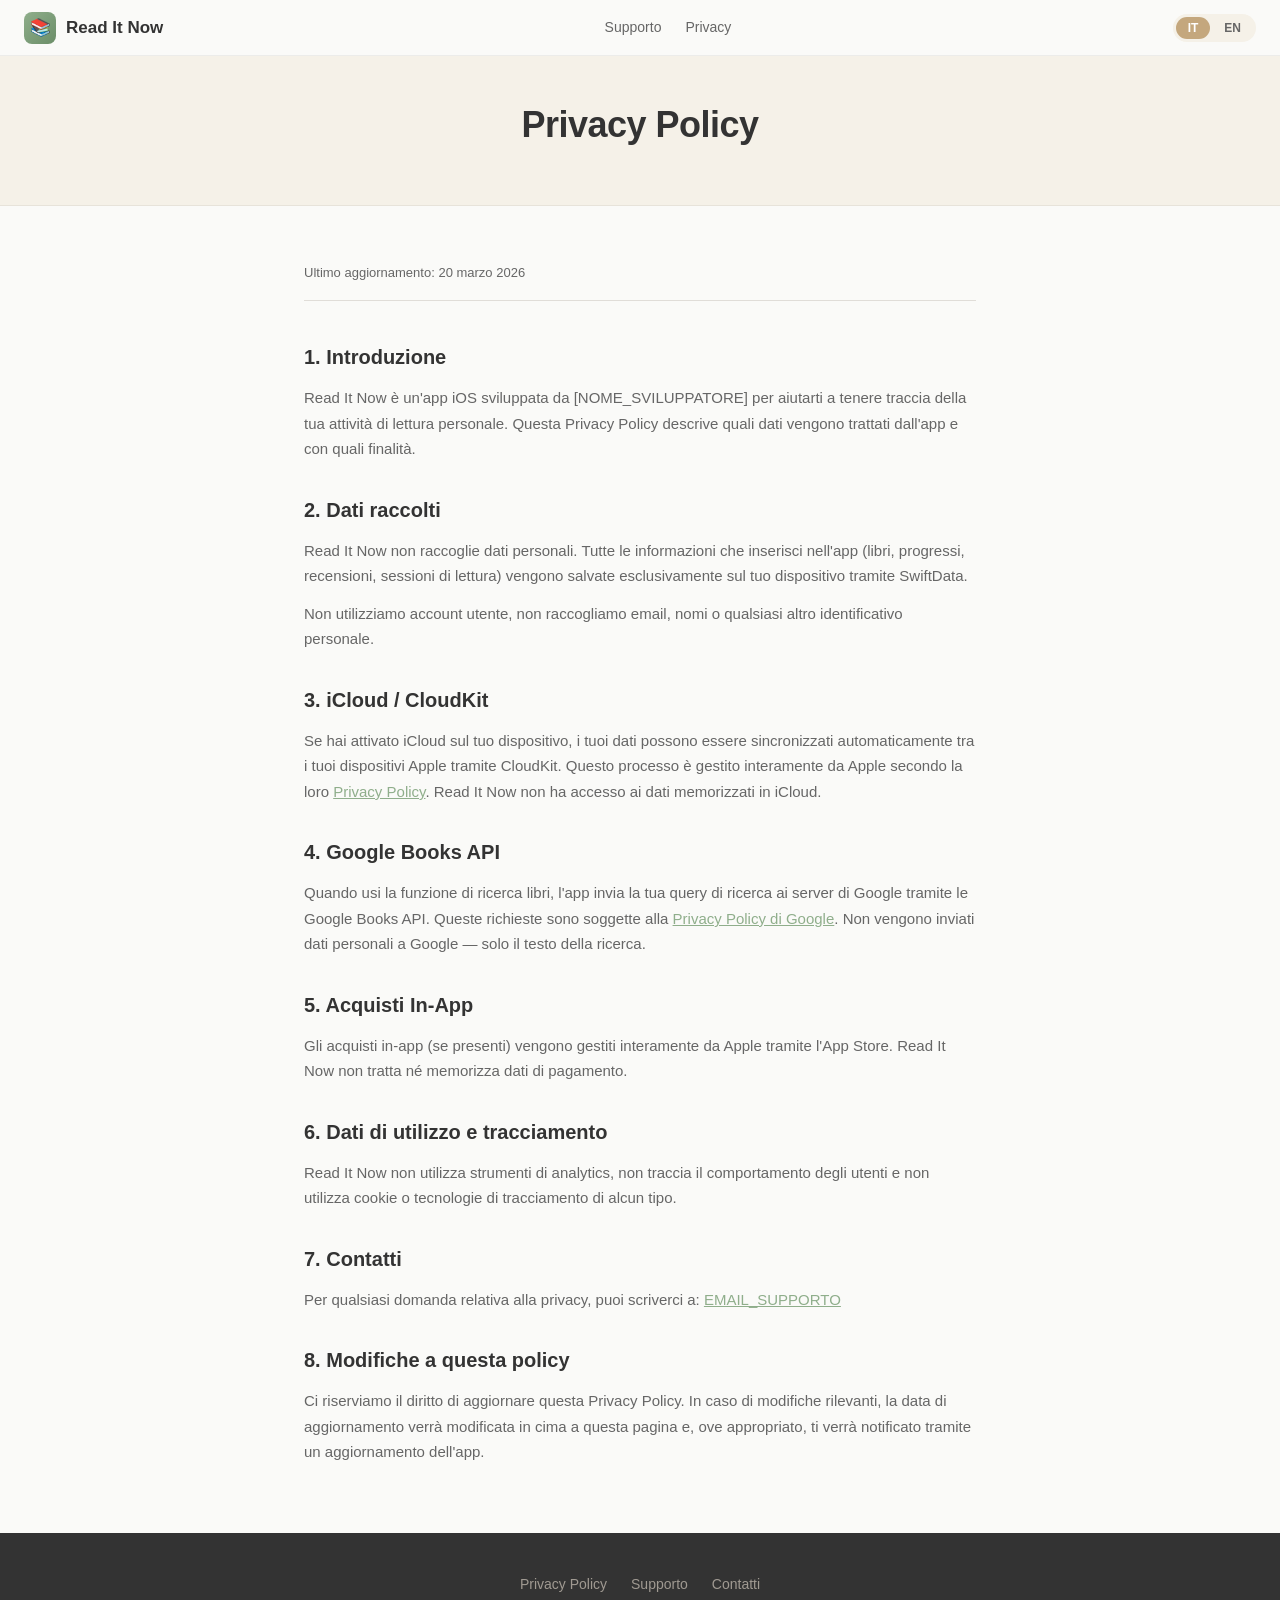
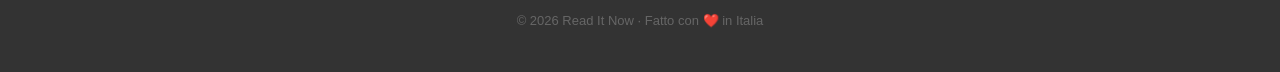
==== privacy.html @ d9ee3c8e "first commit" ====
<!DOCTYPE html>
<html lang="it">
<head>
  <meta charset="UTF-8">
  <meta name="viewport" content="width=device-width, initial-scale=1.0">
  <!-- LAST_UPDATED: 2026-03-20 -->
  <title>Privacy Policy — Read It Now</title>
  <meta name="description" content="Privacy Policy di Read It Now.">
  <link rel="icon" href="favicon.svg" type="image/svg+xml">
  <link rel="stylesheet" href="style.css">
  <script>
    (function(){
      try {
        var l = localStorage.getItem('rin_lang');
        if (l === 'en') document.documentElement.setAttribute('data-lang', 'en');
      } catch(e) {}
    })();
  </script>
</head>
<body>

  <!-- NAV -->
  <nav class="nav">
    <a href="index.html" class="nav-logo">
      <div class="nav-icon">
        <img src="assets/app-icon.png" alt="Read It Now" onerror="this.parentElement.textContent='📚'">
      </div>
      Read It Now
    </a>
    <div class="nav-links">
      <a href="support.html" data-i18n="nav_support">Supporto</a>
      <a href="privacy.html" data-i18n="nav_privacy">Privacy</a>
    </div>
    <div class="lang-toggle">
      <button class="lang-btn active" data-lang="it" onclick="setLang('it')">IT</button>
      <button class="lang-btn" data-lang="en" onclick="setLang('en')">EN</button>
    </div>
  </nav>

  <!-- MINI HERO -->
  <div class="mini-hero">
    <h1 data-i18n="privacy_title">Privacy Policy</h1>
  </div>

  <!-- PRIVACY CONTENT -->
  <div class="privacy-section">

    <!-- ITALIANO -->
    <div class="lang-block" data-lang="it">
      <p class="last-modified"><span data-i18n="privacy_last_modified">Ultimo aggiornamento:</span> 20 marzo 2026</p>

      <h2>1. Introduzione</h2>
      <p>Read It Now è un'app iOS sviluppata da [NOME_SVILUPPATORE] per aiutarti a tenere traccia della tua attività di lettura personale. Questa Privacy Policy descrive quali dati vengono trattati dall'app e con quali finalità.</p>

      <h2>2. Dati raccolti</h2>
      <p>Read It Now non raccoglie dati personali. Tutte le informazioni che inserisci nell'app (libri, progressi, recensioni, sessioni di lettura) vengono salvate esclusivamente sul tuo dispositivo tramite SwiftData.</p>
      <p>Non utilizziamo account utente, non raccogliamo email, nomi o qualsiasi altro identificativo personale.</p>

      <h2>3. iCloud / CloudKit</h2>
      <p>Se hai attivato iCloud sul tuo dispositivo, i tuoi dati possono essere sincronizzati automaticamente tra i tuoi dispositivi Apple tramite CloudKit. Questo processo è gestito interamente da Apple secondo la loro <a href="https://www.apple.com/legal/privacy/it/" target="_blank" rel="noopener">Privacy Policy</a>. Read It Now non ha accesso ai dati memorizzati in iCloud.</p>

      <h2>4. Google Books API</h2>
      <p>Quando usi la funzione di ricerca libri, l'app invia la tua query di ricerca ai server di Google tramite le Google Books API. Queste richieste sono soggette alla <a href="https://policies.google.com/privacy" target="_blank" rel="noopener">Privacy Policy di Google</a>. Non vengono inviati dati personali a Google — solo il testo della ricerca.</p>

      <h2>5. Acquisti In-App</h2>
      <p>Gli acquisti in-app (se presenti) vengono gestiti interamente da Apple tramite l'App Store. Read It Now non tratta né memorizza dati di pagamento.</p>

      <h2>6. Dati di utilizzo e tracciamento</h2>
      <p>Read It Now non utilizza strumenti di analytics, non traccia il comportamento degli utenti e non utilizza cookie o tecnologie di tracciamento di alcun tipo.</p>

      <h2>7. Contatti</h2>
      <p>Per qualsiasi domanda relativa alla privacy, puoi scriverci a: <a href="mailto:EMAIL_SUPPORTO">EMAIL_SUPPORTO</a></p>

      <h2>8. Modifiche a questa policy</h2>
      <p>Ci riserviamo il diritto di aggiornare questa Privacy Policy. In caso di modifiche rilevanti, la data di aggiornamento verrà modificata in cima a questa pagina e, ove appropriato, ti verrà notificato tramite un aggiornamento dell'app.</p>
    </div>

    <!-- ENGLISH -->
    <div class="lang-block" data-lang="en" hidden>
      <p class="last-modified"><span data-i18n="privacy_last_modified">Last updated:</span> March 20, 2026</p>

      <h2>1. Introduction</h2>
      <p>Read It Now is an iOS app developed by [DEVELOPER_NAME] to help you track your personal reading activity. This Privacy Policy describes what data is processed by the app and for what purposes.</p>

      <h2>2. Data Collected</h2>
      <p>Read It Now does not collect personal data. All information you enter in the app (books, progress, reviews, reading sessions) is saved exclusively on your device using SwiftData.</p>
      <p>We do not use user accounts, and we do not collect emails, names, or any other personal identifiers.</p>

      <h2>3. iCloud / CloudKit</h2>
      <p>If you have iCloud enabled on your device, your data may be automatically synced across your Apple devices via CloudKit. This process is managed entirely by Apple under their <a href="https://www.apple.com/legal/privacy/en/" target="_blank" rel="noopener">Privacy Policy</a>. Read It Now has no access to data stored in iCloud.</p>

      <h2>4. Google Books API</h2>
      <p>When you use the book search feature, the app sends your search query to Google's servers via the Google Books API. These requests are subject to <a href="https://policies.google.com/privacy" target="_blank" rel="noopener">Google's Privacy Policy</a>. No personal data is sent to Google — only the search text.</p>

      <h2>5. In-App Purchases</h2>
      <p>In-app purchases (if any) are managed entirely by Apple through the App Store. Read It Now does not process or store any payment data.</p>

      <h2>6. Usage Data and Tracking</h2>
      <p>Read It Now does not use analytics tools, does not track user behavior, and does not use cookies or any tracking technologies.</p>

      <h2>7. Contact</h2>
      <p>For any privacy-related questions, you can reach us at: <a href="mailto:EMAIL_SUPPORTO">EMAIL_SUPPORTO</a></p>

      <h2>8. Changes to This Policy</h2>
      <p>We reserve the right to update this Privacy Policy. In case of significant changes, the update date at the top of this page will be modified and, where appropriate, you will be notified through an app update.</p>
    </div>

  </div>

  <!-- FOOTER -->
  <footer>
    <div class="footer-links">
      <a href="privacy.html" data-i18n="footer_privacy">Privacy Policy</a>
      <a href="support.html" data-i18n="footer_support">Supporto</a>
      <a href="mailto:EMAIL_SUPPORTO" data-i18n="footer_contact">Contatti</a>
    </div>
    <p class="footer-copy" data-i18n="footer_copy">© 2026 Read It Now · Fatto con ❤️ in Italia</p>
  </footer>

  <script src="i18n.js"></script>
</body>
</html>
---- style.css ----
/* ============================================================
   READ IT NOW — WEBSITE STYLES
   Palette and spacing mirrors the iOS app exactly.
   ============================================================ */

/* --- Reset ------------------------------------------------- */
*, *::before, *::after { box-sizing: border-box; margin: 0; padding: 0; }
img { max-width: 100%; display: block; }
a { color: inherit; text-decoration: none; }

/* --- Design Tokens ----------------------------------------- */
:root {
  --color-primary:        #8FAE8B;
  --color-secondary:      #F5F1E8;
  --color-accent:         #C4A77D;
  --color-bg:             #FAFAF8;
  --color-text:           #333333;
  --color-text-secondary: #666666;
  --color-footer-bg:      #333333;
  --color-feature-icon-green: rgba(143, 174, 139, 0.12);
  --color-feature-icon-cream: rgba(196, 167, 125, 0.12);

  --font: -apple-system, BlinkMacSystemFont, 'Segoe UI', sans-serif;

  --radius-sm:  8px;
  --radius-md:  12px;
  --radius-lg:  16px;
  --radius-xl:  36px;

  --shadow-sm:   0 2px 12px rgba(0, 0, 0, 0.06);
  --shadow-hero: 0 20px 60px rgba(143, 174, 139, 0.2);

  --breakpoint: 768px;
}

/* --- Base -------------------------------------------------- */
body {
  font-family: var(--font);
  background: var(--color-bg);
  color: var(--color-text);
  font-size: 16px;
  line-height: 1.6;
}

/* --- Typography -------------------------------------------- */
h1 { font-size: 42px; font-weight: 800; line-height: 1.15; letter-spacing: -0.5px; }
h2 { font-size: 30px; font-weight: 800; }
h3 { font-size: 16px; font-weight: 700; }

/* --- NAV --------------------------------------------------- */
.nav {
  background: rgba(250, 250, 248, 0.92);
  backdrop-filter: blur(12px);
  -webkit-backdrop-filter: blur(12px);
  border-bottom: 1px solid rgba(0, 0, 0, 0.06);
  height: 56px;
  padding: 0 24px;
  display: flex;
  align-items: center;
  justify-content: space-between;
  position: sticky;
  top: 0;
  z-index: 100;
}
.nav-logo {
  display: flex;
  align-items: center;
  gap: 10px;
  font-weight: 700;
  font-size: 17px;
  color: var(--color-text);
}
.nav-icon {
  width: 32px; height: 32px;
  background: linear-gradient(135deg, var(--color-primary), #6B8E68);
  border-radius: var(--radius-sm);
  display: flex;
  align-items: center;
  justify-content: center;
}
.nav-icon img { width: 20px; height: 20px; }
.nav-links {
  display: flex;
  gap: 24px;
}
.nav-links a {
  font-size: 14px;
  color: var(--color-text-secondary);
  transition: color 0.15s;
}
.nav-links a:hover { color: var(--color-primary); }
.lang-toggle {
  display: flex;
  background: var(--color-secondary);
  border-radius: 20px;
  padding: 3px;
  gap: 2px;
}
.lang-btn {
  padding: 4px 12px;
  border-radius: 16px;
  font-size: 12px;
  font-weight: 600;
  cursor: pointer;
  border: none;
  background: transparent;
  color: var(--color-text-secondary);
  font-family: var(--font);
}
.lang-btn.active {
  background: var(--color-accent);
  color: white;
}

/* --- FOOTER ------------------------------------------------ */
footer {
  background: var(--color-footer-bg);
  color: #E8E4DF;
  padding: 40px 24px;
  text-align: center;
}
.footer-links {
  display: flex;
  gap: 24px;
  justify-content: center;
  flex-wrap: wrap;
  margin-bottom: 16px;
}
.footer-links a { color: #A09A92; font-size: 14px; }
.footer-links a:hover { color: var(--color-primary); }
.footer-copy { font-size: 13px; color: #666; }

/* --- SECTION COMMON --------------------------------------- */
.section-label {
  text-align: center;
  font-size: 12px;
  font-weight: 700;
  letter-spacing: 1.5px;
  color: var(--color-accent);
  text-transform: uppercase;
  margin-bottom: 12px;
}
.section-title {
  text-align: center;
  margin-bottom: 8px;
}
.section-sub {
  text-align: center;
  font-size: 16px;
  color: var(--color-text-secondary);
  margin-bottom: 48px;
}
.container { max-width: 960px; margin: 0 auto; padding: 0 24px; }

/* --- HERO -------------------------------------------------- */
.hero {
  max-width: 960px;
  margin: 0 auto;
  padding: 72px 24px 56px;
  display: grid;
  grid-template-columns: 1fr 1fr;
  gap: 48px;
  align-items: center;
}
.hero-badge {
  display: inline-flex;
  align-items: center;
  gap: 6px;
  background: var(--color-secondary);
  border: 1px solid var(--color-accent);
  border-radius: 20px;
  padding: 4px 12px;
  font-size: 12px;
  color: var(--color-accent);
  font-weight: 600;
  margin-bottom: 20px;
}
.hero-title {
  margin-bottom: 16px;
}
.hero-title span { color: var(--color-primary); }
.hero-sub {
  font-size: 17px;
  color: var(--color-text-secondary);
  margin-bottom: 32px;
}
.appstore-btn {
  display: inline-flex;
  align-items: center;
  gap: 10px;
  background: #000;
  color: #fff;
  border-radius: var(--radius-md);
  padding: 10px 20px;
  width: fit-content;
}
.appstore-btn .as-icon { font-size: 22px; line-height: 1; }
.appstore-btn .as-text { line-height: 1.2; }
.appstore-btn .as-text small { display: block; font-size: 10px; opacity: 0.7; }
.appstore-btn .as-text strong { font-size: 16px; font-weight: 700; }
.hero-phone {
  background: var(--color-secondary);
  border: 3px solid var(--color-accent);
  border-radius: var(--radius-xl);
  height: 380px;
  display: flex;
  align-items: center;
  justify-content: center;
  box-shadow: var(--shadow-hero);
  position: relative;
  overflow: hidden;
}
.hero-phone::before {
  content: '';
  position: absolute;
  top: 14px;
  width: 60px; height: 6px;
  background: var(--color-accent);
  border-radius: 3px;
  opacity: 0.4;
}
.hero-phone img { width: 80%; height: 90%; object-fit: cover; border-radius: 20px; }
.hero-phone-placeholder {
  text-align: center;
  color: var(--color-accent);
  opacity: 0.6;
}
.hero-phone-placeholder .ph-icon { font-size: 48px; margin-bottom: 8px; }
.hero-phone-placeholder p { font-size: 13px; font-weight: 600; }

/* --- FEATURES --------------------------------------------- */
.features { background: var(--color-secondary); padding: 64px 24px; }
.features-grid {
  display: grid;
  grid-template-columns: 1fr 1fr;
  gap: 16px;
}
.feature-card {
  background: white;
  border-radius: var(--radius-lg);
  padding: 24px;
  box-shadow: var(--shadow-sm);
}
.feature-icon {
  width: 44px; height: 44px;
  border-radius: var(--radius-md);
  display: flex;
  align-items: center;
  justify-content: center;
  font-size: 22px;
  margin-bottom: 16px;
}
.feature-card p { font-size: 14px; color: var(--color-text-secondary); margin-top: 6px; }

/* --- SCREENSHOTS ------------------------------------------ */
.screenshots { padding: 64px 0; }
.screenshots .container { margin-bottom: 32px; }
.screenshots-strip {
  display: flex;
  gap: 16px;
  overflow-x: auto;
  padding: 0 24px 12px;
  scroll-snap-type: x mandatory;
  -webkit-overflow-scrolling: touch;
  scrollbar-width: none;
}
.screenshots-strip::-webkit-scrollbar { display: none; }
.screen-item {
  flex: 0 0 160px;
  height: 280px;
  background: var(--color-secondary);
  border: 2px solid #e0ddd8;
  border-radius: 20px;
  display: flex;
  align-items: center;
  justify-content: center;
  color: var(--color-accent);
  font-size: 12px;
  font-weight: 600;
  text-align: center;
  padding: 12px;
  scroll-snap-align: start;
  overflow: hidden;
}
.screen-item img { width: 100%; height: 100%; object-fit: cover; border-radius: 18px; }

/* --- MINI HERO (support, privacy) ------------------------- */
.mini-hero {
  background: var(--color-secondary);
  padding: 48px 24px;
  text-align: center;
  border-bottom: 1px solid rgba(0,0,0,0.06);
}
.mini-hero h1 { font-size: 36px; margin-bottom: 12px; }
.mini-hero p { font-size: 17px; color: var(--color-text-secondary); }

/* --- FAQ -------------------------------------------------- */
.faq-section { padding: 56px 24px; }
.faq-list { max-width: 720px; margin: 0 auto; display: flex; flex-direction: column; gap: 12px; }
details {
  background: white;
  border-radius: var(--radius-md);
  box-shadow: var(--shadow-sm);
  overflow: hidden;
}
summary {
  padding: 20px 24px;
  font-weight: 600;
  font-size: 15px;
  cursor: pointer;
  list-style: none;
  display: flex;
  justify-content: space-between;
  align-items: center;
}
summary::-webkit-details-marker { display: none; }
summary::after {
  content: '+';
  font-size: 20px;
  color: var(--color-accent);
  font-weight: 300;
  flex-shrink: 0;
}
details[open] summary::after { content: '−'; }
.faq-answer { padding: 0 24px 20px; font-size: 14px; color: var(--color-text-secondary); line-height: 1.7; }

/* --- CONTACT ---------------------------------------------- */
.contact-section {
  background: var(--color-secondary);
  padding: 56px 24px;
  text-align: center;
}
.contact-section h2 { margin-bottom: 12px; }
.contact-section p { color: var(--color-text-secondary); margin-bottom: 28px; }
.contact-btn {
  display: inline-flex;
  align-items: center;
  gap: 8px;
  background: var(--color-primary);
  color: white;
  padding: 12px 28px;
  border-radius: var(--radius-md);
  font-weight: 600;
  font-size: 15px;
}
.contact-btn:hover { background: #6B8E68; }
.contact-note { margin-top: 16px; font-size: 13px; color: var(--color-text-secondary); }

/* --- PRIVACY ---------------------------------------------- */
.privacy-section { padding: 56px 24px; max-width: 720px; margin: 0 auto; }
.privacy-section .last-modified {
  font-size: 13px;
  color: var(--color-text-secondary);
  margin-bottom: 40px;
  padding-bottom: 16px;
  border-bottom: 1px solid #e0ddd8;
}
.privacy-section h2 { font-size: 20px; font-weight: 700; margin: 32px 0 12px; }
.privacy-section p { font-size: 15px; color: var(--color-text-secondary); margin-bottom: 12px; line-height: 1.7; }
.privacy-section a { color: var(--color-primary); text-decoration: underline; }

/* --- LANG BLOCKS ------------------------------------------ */
.lang-block[hidden] { display: none; }

/* --- RESPONSIVE ------------------------------------------- */
@media (max-width: 768px) {
  h1 { font-size: 32px; }
  h2 { font-size: 24px; }

  .nav-links { display: none; }

  .hero {
    grid-template-columns: 1fr;
    padding: 48px 24px 40px;
    gap: 32px;
  }
  .hero-phone { height: 260px; }

  .features-grid { grid-template-columns: 1fr; }

  .mini-hero h1 { font-size: 28px; }
}

/* --- FOUC PREVENTION -------------------------------------- */
[data-lang="en"] .lang-block[data-lang="it"] { display: none; }
[data-lang="en"] .lang-block[data-lang="en"] { display: block !important; }
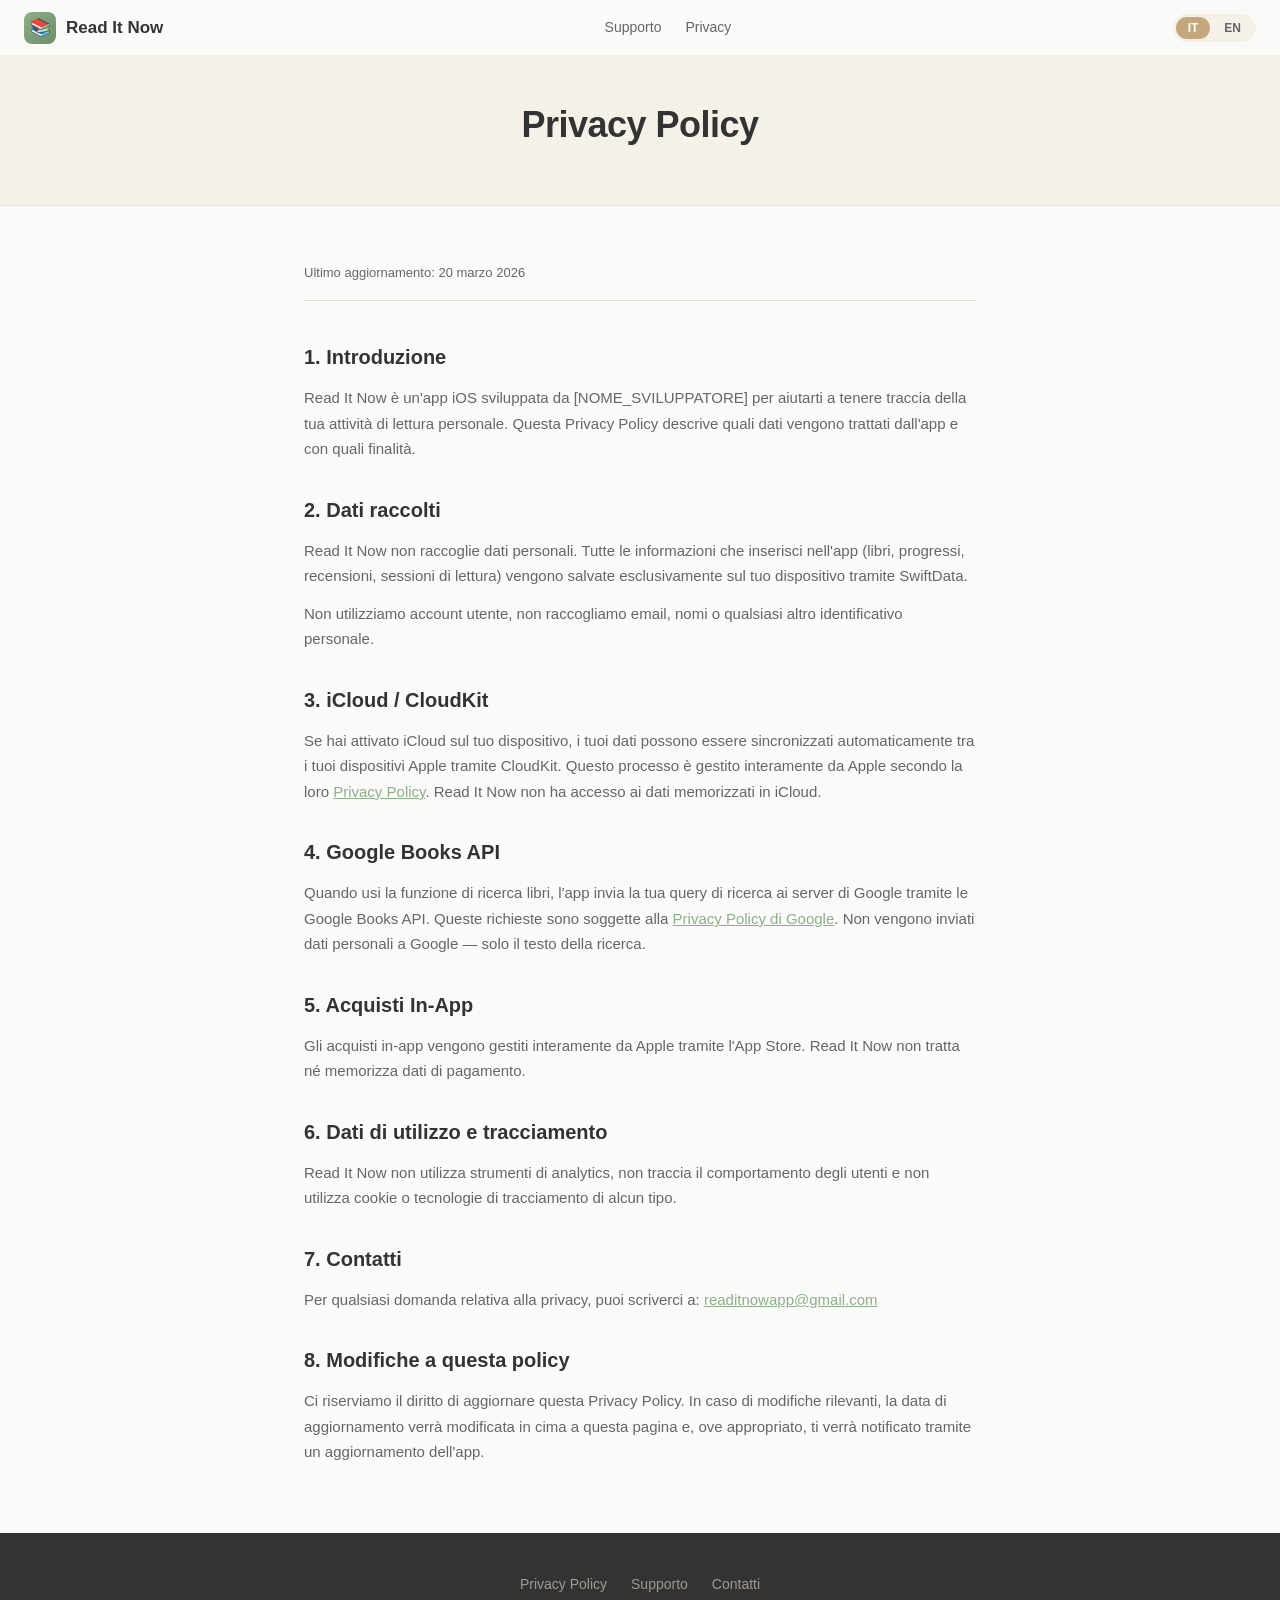
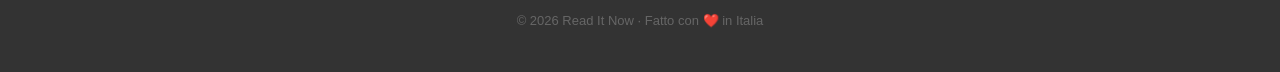
==== commit a886f4a1: "Fix screenshot alignment and update support email and privacy policy - Center screenshots strip with" ====
--- a/privacy.html
+++ b/privacy.html
@@ -63,13 +63,13 @@
       <p>Quando usi la funzione di ricerca libri, l'app invia la tua query di ricerca ai server di Google tramite le Google Books API. Queste richieste sono soggette alla <a href="https://policies.google.com/privacy" target="_blank" rel="noopener">Privacy Policy di Google</a>. Non vengono inviati dati personali a Google — solo il testo della ricerca.</p>
 
       <h2>5. Acquisti In-App</h2>
-      <p>Gli acquisti in-app (se presenti) vengono gestiti interamente da Apple tramite l'App Store. Read It Now non tratta né memorizza dati di pagamento.</p>
+      <p>Gli acquisti in-app vengono gestiti interamente da Apple tramite l'App Store. Read It Now non tratta né memorizza dati di pagamento.</p>
 
       <h2>6. Dati di utilizzo e tracciamento</h2>
       <p>Read It Now non utilizza strumenti di analytics, non traccia il comportamento degli utenti e non utilizza cookie o tecnologie di tracciamento di alcun tipo.</p>
 
       <h2>7. Contatti</h2>
-      <p>Per qualsiasi domanda relativa alla privacy, puoi scriverci a: <a href="mailto:EMAIL_SUPPORTO">EMAIL_SUPPORTO</a></p>
+      <p>Per qualsiasi domanda relativa alla privacy, puoi scriverci a: <a href="mailto:readitnowapp@gmail.com">readitnowapp@gmail.com</a></p>
 
       <h2>8. Modifiche a questa policy</h2>
       <p>Ci riserviamo il diritto di aggiornare questa Privacy Policy. In caso di modifiche rilevanti, la data di aggiornamento verrà modificata in cima a questa pagina e, ove appropriato, ti verrà notificato tramite un aggiornamento dell'app.</p>
@@ -93,13 +93,13 @@
       <p>When you use the book search feature, the app sends your search query to Google's servers via the Google Books API. These requests are subject to <a href="https://policies.google.com/privacy" target="_blank" rel="noopener">Google's Privacy Policy</a>. No personal data is sent to Google — only the search text.</p>
 
       <h2>5. In-App Purchases</h2>
-      <p>In-app purchases (if any) are managed entirely by Apple through the App Store. Read It Now does not process or store any payment data.</p>
+      <p>In-app purchases are managed entirely by Apple through the App Store. Read It Now does not process or store any payment data.</p>
 
       <h2>6. Usage Data and Tracking</h2>
       <p>Read It Now does not use analytics tools, does not track user behavior, and does not use cookies or any tracking technologies.</p>
 
       <h2>7. Contact</h2>
-      <p>For any privacy-related questions, you can reach us at: <a href="mailto:EMAIL_SUPPORTO">EMAIL_SUPPORTO</a></p>
+      <p>For any privacy-related questions, you can reach us at: <a href="mailto:readitnowapp@gmail.com">readitnowapp@gmail.com</a></p>
 
       <h2>8. Changes to This Policy</h2>
       <p>We reserve the right to update this Privacy Policy. In case of significant changes, the update date at the top of this page will be modified and, where appropriate, you will be notified through an app update.</p>
@@ -112,7 +112,7 @@
     <div class="footer-links">
       <a href="privacy.html" data-i18n="footer_privacy">Privacy Policy</a>
       <a href="support.html" data-i18n="footer_support">Supporto</a>
-      <a href="mailto:EMAIL_SUPPORTO" data-i18n="footer_contact">Contatti</a>
+      <a href="mailto:readitnowapp@gmail.com" data-i18n="footer_contact">Contatti</a>
     </div>
     <p class="footer-copy" data-i18n="footer_copy">© 2026 Read It Now · Fatto con ❤️ in Italia</p>
   </footer>
--- a/style.css
+++ b/style.css
@@ -263,6 +263,7 @@
   scroll-snap-type: x mandatory;
   -webkit-overflow-scrolling: touch;
   scrollbar-width: none;
+  justify-content: center;
 }
 .screenshots-strip::-webkit-scrollbar { display: none; }
 .screen-item {
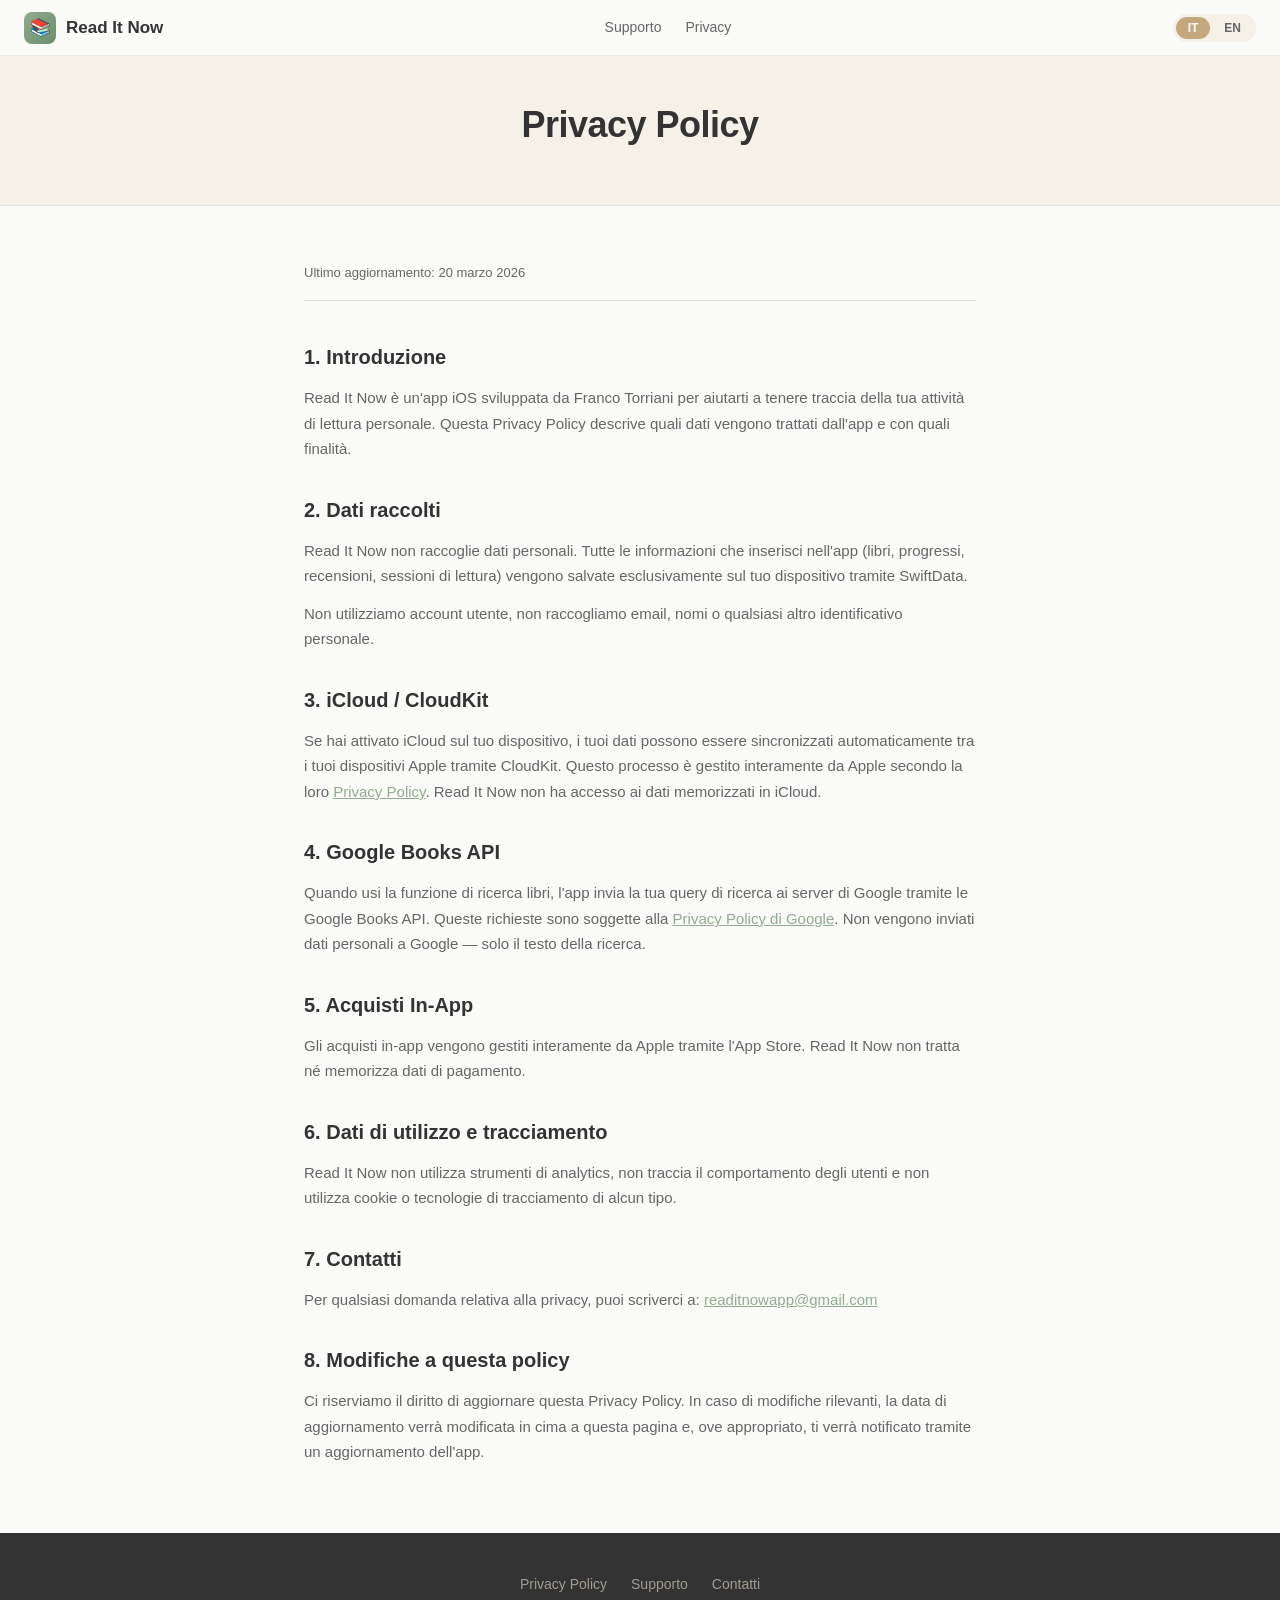
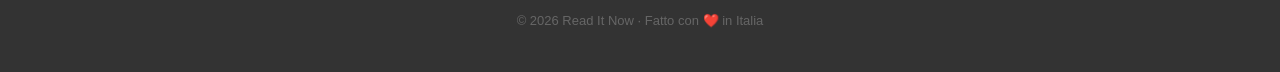
==== commit 8df00214: "Add developer name to privacy policy Co-Authored-By: Claude Sonnet 4.6 <noreply@anthropic.com>" ====
--- a/privacy.html
+++ b/privacy.html
@@ -50,7 +50,7 @@
       <p class="last-modified"><span data-i18n="privacy_last_modified">Ultimo aggiornamento:</span> 20 marzo 2026</p>
 
       <h2>1. Introduzione</h2>
-      <p>Read It Now è un'app iOS sviluppata da [NOME_SVILUPPATORE] per aiutarti a tenere traccia della tua attività di lettura personale. Questa Privacy Policy descrive quali dati vengono trattati dall'app e con quali finalità.</p>
+      <p>Read It Now è un'app iOS sviluppata da Franco Torriani per aiutarti a tenere traccia della tua attività di lettura personale. Questa Privacy Policy descrive quali dati vengono trattati dall'app e con quali finalità.</p>
 
       <h2>2. Dati raccolti</h2>
       <p>Read It Now non raccoglie dati personali. Tutte le informazioni che inserisci nell'app (libri, progressi, recensioni, sessioni di lettura) vengono salvate esclusivamente sul tuo dispositivo tramite SwiftData.</p>
@@ -80,7 +80,7 @@
       <p class="last-modified"><span data-i18n="privacy_last_modified">Last updated:</span> March 20, 2026</p>
 
       <h2>1. Introduction</h2>
-      <p>Read It Now is an iOS app developed by [DEVELOPER_NAME] to help you track your personal reading activity. This Privacy Policy describes what data is processed by the app and for what purposes.</p>
+      <p>Read It Now is an iOS app developed by Franco Torriani to help you track your personal reading activity. This Privacy Policy describes what data is processed by the app and for what purposes.</p>
 
       <h2>2. Data Collected</h2>
       <p>Read It Now does not collect personal data. All information you enter in the app (books, progress, reviews, reading sessions) is saved exclusively on your device using SwiftData.</p>
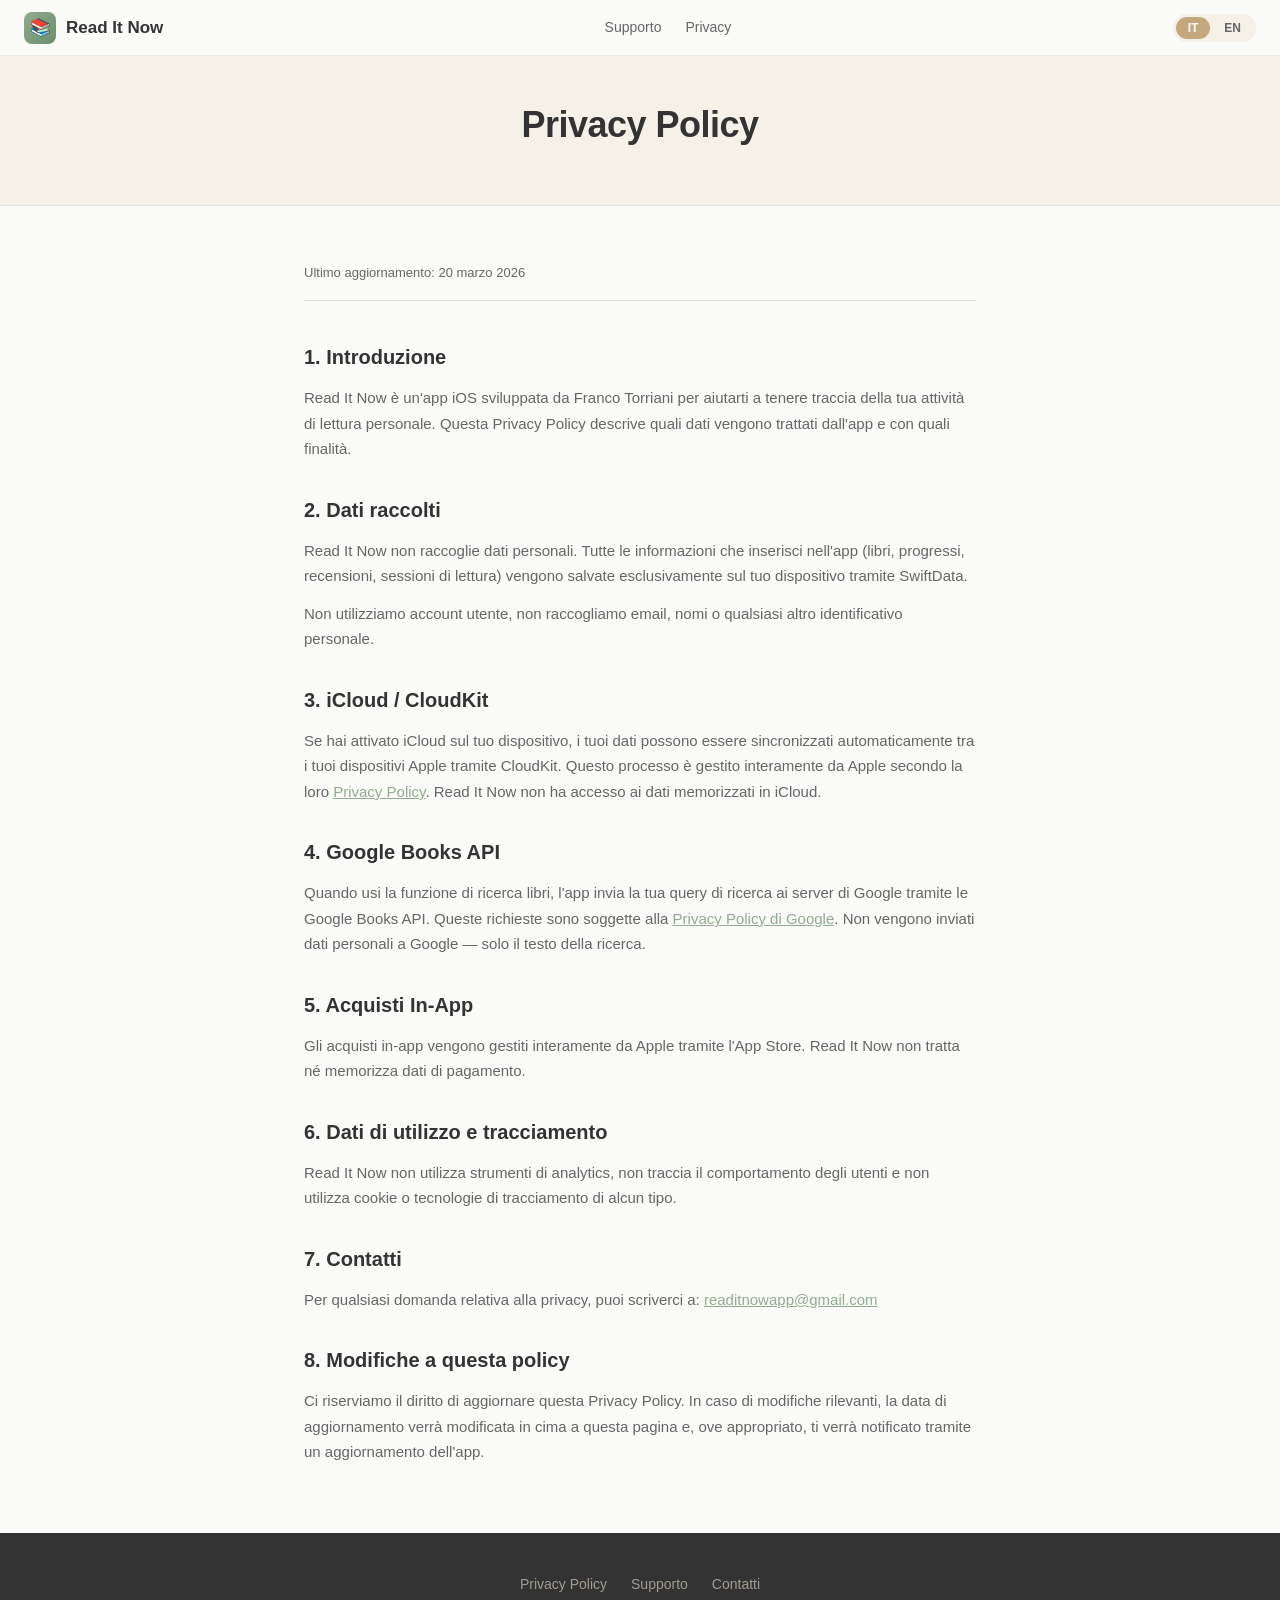
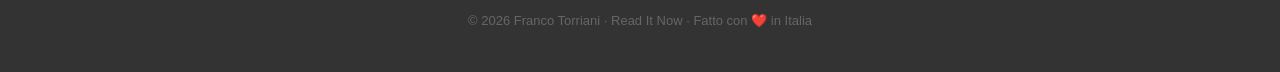
==== commit 4db04b60: "Add Franco Torriani copyright to footer Co-Authored-By: Claude Sonnet 4.6 <noreply@anthropic.com>" ====
--- a/privacy.html
+++ b/privacy.html
@@ -114,7 +114,7 @@
       <a href="support.html" data-i18n="footer_support">Supporto</a>
       <a href="mailto:readitnowapp@gmail.com" data-i18n="footer_contact">Contatti</a>
     </div>
-    <p class="footer-copy" data-i18n="footer_copy">© 2026 Read It Now · Fatto con ❤️ in Italia</p>
+    <p class="footer-copy" data-i18n="footer_copy">© 2026 Franco Torriani · Read It Now · Fatto con ❤️ in Italia</p>
   </footer>
 
   <script src="i18n.js"></script>
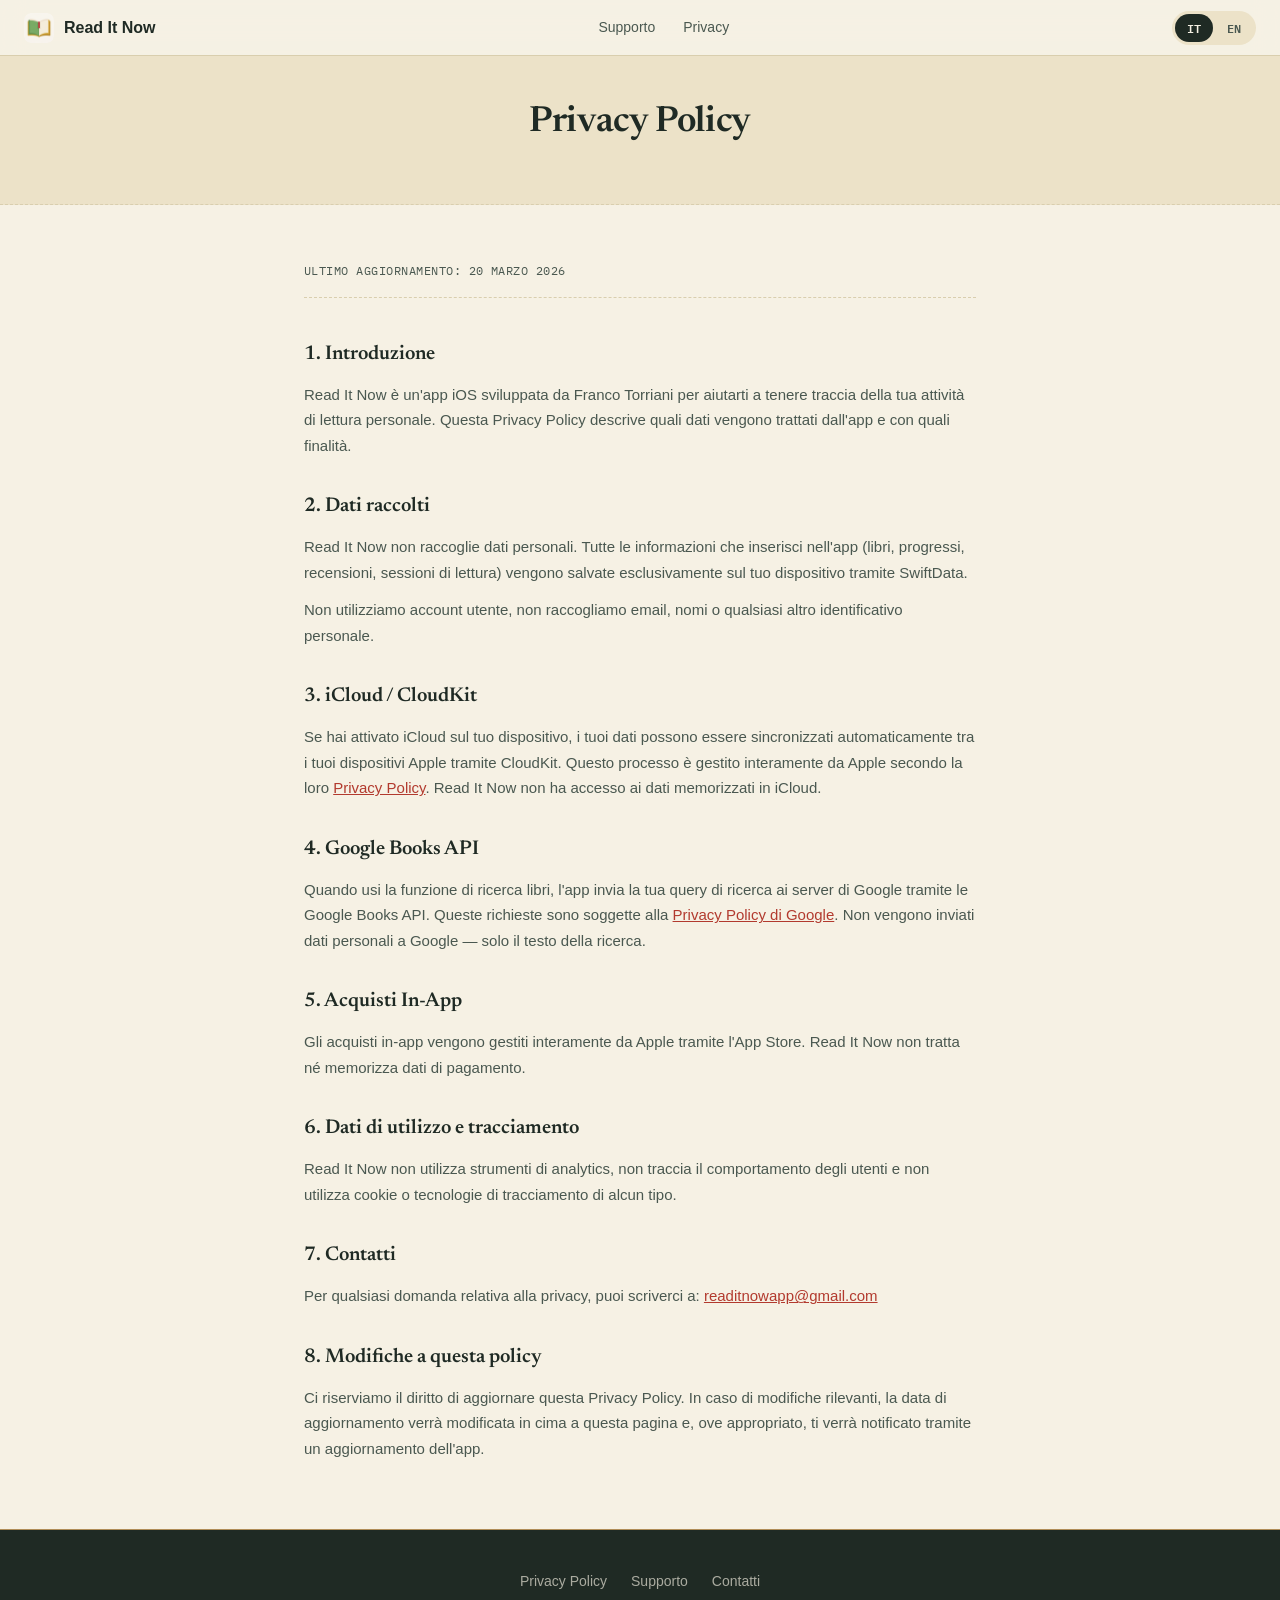
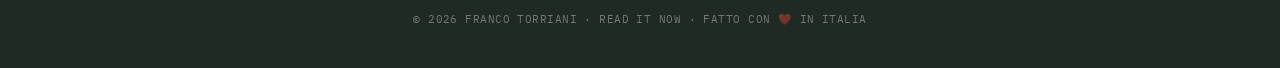
==== commit 22219f69: "Redesign site around a library-catalog visual identity Replaces the generic SaaS look (sage green, r" ====
--- a/privacy.html
+++ b/privacy.html
@@ -7,6 +7,9 @@
   <title>Privacy Policy — Read It Now</title>
   <meta name="description" content="Privacy Policy di Read It Now.">
   <link rel="icon" href="favicon.svg" type="image/svg+xml">
+  <link rel="preconnect" href="https://fonts.googleapis.com">
+  <link rel="preconnect" href="https://fonts.gstatic.com" crossorigin>
+  <link href="https://fonts.googleapis.com/css2?family=Newsreader:ital,wght@0,500;0,600;0,700;1,500;1,600&family=IBM+Plex+Mono:wght@400;600;700&display=swap" rel="stylesheet">
   <link rel="stylesheet" href="style.css">
   <script>
     (function(){
--- a/style.css
+++ b/style.css
@@ -1,6 +1,9 @@
 /* ============================================================
    READ IT NOW — WEBSITE STYLES
-   Palette and spacing mirrors the iOS app exactly.
+   Direction: "Library catalog" — the site borrows its structure
+   from card catalogs, due-date stamps and Dewey classification.
+   Paper and serif are the subject's own material (books), not
+   decoration; mono numbers carry real meaning throughout.
    ============================================================ */
 
 /* --- Reset ------------------------------------------------- */
@@ -10,49 +13,50 @@
 
 /* --- Design Tokens ----------------------------------------- */
 :root {
-  --color-primary:        #8FAE8B;
-  --color-secondary:      #F5F1E8;
-  --color-accent:         #C4A77D;
-  --color-bg:             #FAFAF8;
-  --color-text:           #333333;
-  --color-text-secondary: #666666;
-  --color-footer-bg:      #333333;
-  --color-feature-icon-green: rgba(143, 174, 139, 0.12);
-  --color-feature-icon-cream: rgba(196, 167, 125, 0.12);
-
-  --font: -apple-system, BlinkMacSystemFont, 'Segoe UI', sans-serif;
-
-  --radius-sm:  8px;
-  --radius-md:  12px;
-  --radius-lg:  16px;
-  --radius-xl:  36px;
-
-  --shadow-sm:   0 2px 12px rgba(0, 0, 0, 0.06);
-  --shadow-hero: 0 20px 60px rgba(143, 174, 139, 0.2);
+  --paper:       #F6F1E4;
+  --paper-deep:  #ECE2C8;
+  --ink:         #1F2A24;
+  --ink-soft:    #4A5850;
+  --stamp:       #B23A2E;
+  --stamp-dark:  #8F2C22;
+  --shelf:       #4B6355;
+  --gold:        #B08D57;
+  --line:        #D9CEAE;
+  --line-on-ink: rgba(246, 241, 228, 0.18);
+
+  --font-display: 'Newsreader', Georgia, 'Times New Roman', serif;
+  --font-body:    -apple-system, BlinkMacSystemFont, 'Segoe UI', sans-serif;
+  --font-mono:    'IBM Plex Mono', ui-monospace, 'SFMono-Regular', Menlo, monospace;
+
+  --radius-card: 3px;
+  --radius-pill: 40px;
+
+  --shadow-card: 2px 2px 0 rgba(31, 42, 36, 0.05), 0 10px 24px rgba(31, 42, 36, 0.05);
 
   --breakpoint: 768px;
 }
 
 /* --- Base -------------------------------------------------- */
 body {
-  font-family: var(--font);
-  background: var(--color-bg);
-  color: var(--color-text);
+  font-family: var(--font-body);
+  background: var(--paper);
+  color: var(--ink-soft);
   font-size: 16px;
   line-height: 1.6;
 }
 
 /* --- Typography -------------------------------------------- */
-h1 { font-size: 42px; font-weight: 800; line-height: 1.15; letter-spacing: -0.5px; }
-h2 { font-size: 30px; font-weight: 800; }
-h3 { font-size: 16px; font-weight: 700; }
+h1, h2, h3 { font-family: var(--font-display); color: var(--ink); }
+h1 { font-size: 42px; font-weight: 600; line-height: 1.1; letter-spacing: -0.01em; }
+h2 { font-size: 32px; font-weight: 600; }
+h3 { font-size: 18px; font-weight: 600; }
 
 /* --- NAV --------------------------------------------------- */
 .nav {
-  background: rgba(250, 250, 248, 0.92);
+  background: rgba(246, 241, 228, 0.9);
   backdrop-filter: blur(12px);
   -webkit-backdrop-filter: blur(12px);
-  border-bottom: 1px solid rgba(0, 0, 0, 0.06);
+  border-bottom: 1px solid var(--line);
   height: 56px;
   padding: 0 24px;
   display: flex;
@@ -66,79 +70,88 @@
   display: flex;
   align-items: center;
   gap: 10px;
+  font-family: var(--font-body);
   font-weight: 700;
-  font-size: 17px;
-  color: var(--color-text);
+  font-size: 16px;
+  color: var(--ink);
 }
 .nav-icon {
-  width: 32px; height: 32px;
-  background: linear-gradient(135deg, var(--color-primary), #6B8E68);
-  border-radius: var(--radius-sm);
-  display: flex;
-  align-items: center;
-  justify-content: center;
-}
-.nav-icon img { width: 20px; height: 20px; }
+  width: 30px; height: 30px;
+  border-radius: 7px;
+  display: flex;
+  align-items: center;
+  justify-content: center;
+  overflow: hidden;
+}
+.nav-icon img { width: 30px; height: 30px; border-radius: 7px; }
 .nav-links {
   display: flex;
-  gap: 24px;
+  gap: 28px;
 }
 .nav-links a {
   font-size: 14px;
-  color: var(--color-text-secondary);
+  color: var(--ink-soft);
   transition: color 0.15s;
 }
-.nav-links a:hover { color: var(--color-primary); }
+.nav-links a:hover { color: var(--stamp); }
 .lang-toggle {
   display: flex;
-  background: var(--color-secondary);
-  border-radius: 20px;
+  background: var(--paper-deep);
+  border-radius: var(--radius-pill);
   padding: 3px;
   gap: 2px;
 }
 .lang-btn {
   padding: 4px 12px;
-  border-radius: 16px;
+  border-radius: var(--radius-pill);
   font-size: 12px;
   font-weight: 600;
   cursor: pointer;
   border: none;
   background: transparent;
-  color: var(--color-text-secondary);
-  font-family: var(--font);
+  color: var(--ink-soft);
+  font-family: var(--font-mono);
 }
 .lang-btn.active {
-  background: var(--color-accent);
-  color: white;
+  background: var(--ink);
+  color: var(--paper);
 }
 
 /* --- FOOTER ------------------------------------------------ */
 footer {
-  background: var(--color-footer-bg);
-  color: #E8E4DF;
+  background: var(--ink);
+  color: var(--paper);
   padding: 40px 24px;
   text-align: center;
+  border-top: 1px solid var(--gold);
 }
 .footer-links {
   display: flex;
   gap: 24px;
   justify-content: center;
   flex-wrap: wrap;
-  margin-bottom: 16px;
-}
-.footer-links a { color: #A09A92; font-size: 14px; }
-.footer-links a:hover { color: var(--color-primary); }
-.footer-copy { font-size: 13px; color: #666; }
+  margin-bottom: 18px;
+}
+.footer-links a { color: rgba(246, 241, 228, 0.65); font-size: 14px; }
+.footer-links a:hover { color: var(--gold); }
+.footer-copy {
+  font-family: var(--font-mono);
+  font-size: 11px;
+  letter-spacing: 0.04em;
+  text-transform: uppercase;
+  color: rgba(246, 241, 228, 0.4);
+}
 
 /* --- SECTION COMMON --------------------------------------- */
 .section-label {
   text-align: center;
-  font-size: 12px;
-  font-weight: 700;
-  letter-spacing: 1.5px;
-  color: var(--color-accent);
-  text-transform: uppercase;
-  margin-bottom: 12px;
+  font-family: var(--font-mono);
+  font-size: 12px;
+  font-weight: 600;
+  letter-spacing: 0.14em;
+  color: var(--stamp);
+  text-transform: uppercase;
+  margin-bottom: 14px;
 }
 .section-title {
   text-align: center;
@@ -147,218 +160,326 @@
 .section-sub {
   text-align: center;
   font-size: 16px;
-  color: var(--color-text-secondary);
+  color: var(--ink-soft);
   margin-bottom: 48px;
 }
 .container { max-width: 960px; margin: 0 auto; padding: 0 24px; }
 
 /* --- HERO -------------------------------------------------- */
 .hero {
-  max-width: 960px;
+  padding: 56px 24px 40px;
+  border-bottom: 1px dashed var(--line);
+}
+.hero-copy {
+  max-width: 640px;
   margin: 0 auto;
-  padding: 72px 24px 56px;
-  display: grid;
-  grid-template-columns: 1fr 1fr;
-  gap: 48px;
-  align-items: center;
-}
-.hero-badge {
-  display: inline-flex;
-  align-items: center;
-  gap: 6px;
-  background: var(--color-secondary);
-  border: 1px solid var(--color-accent);
-  border-radius: 20px;
-  padding: 4px 12px;
-  font-size: 12px;
-  color: var(--color-accent);
-  font-weight: 600;
-  margin-bottom: 20px;
+  padding: 0 24px;
+  text-align: center;
+}
+.catalog-label {
+  display: flex;
+  align-items: center;
+  justify-content: center;
+  gap: 10px;
+  margin-bottom: 24px;
+}
+.catalog-label .punch {
+  width: 13px; height: 13px;
+  border-radius: 50%;
+  border: 1.5px solid var(--ink-soft);
+  background: var(--paper);
+  flex-shrink: 0;
+}
+.catalog-label .catalog-code {
+  font-family: var(--font-mono);
+  font-size: 12px;
+  letter-spacing: 0.06em;
+  color: var(--ink-soft);
+  text-transform: uppercase;
 }
 .hero-title {
-  margin-bottom: 16px;
-}
-.hero-title span { color: var(--color-primary); }
+  margin-bottom: 18px;
+}
+.hero-title em {
+  font-style: italic;
+  font-weight: 500;
+  color: var(--shelf);
+}
 .hero-sub {
   font-size: 17px;
-  color: var(--color-text-secondary);
-  margin-bottom: 32px;
-}
-.appstore-btn {
+  color: var(--ink-soft);
+  margin: 0 auto 28px;
+  max-width: 42ch;
+}
+.hero-actions {
+  display: flex;
+  align-items: center;
+  justify-content: center;
+  gap: 16px;
+  flex-wrap: wrap;
+  margin-bottom: 8px;
+}
+.appstore-badge-link { display: inline-block; }
+.appstore-badge { height: 50px; width: auto; display: block; }
+.appstore-badge-link:hover { opacity: 0.85; transition: opacity 0.2s; }
+.ink-stamp {
   display: inline-flex;
   align-items: center;
-  gap: 10px;
-  background: #000;
-  color: #fff;
-  border-radius: var(--radius-md);
-  padding: 10px 20px;
-  width: fit-content;
-}
-.appstore-btn .as-icon { font-size: 22px; line-height: 1; }
-.appstore-btn .as-text { line-height: 1.2; }
-.appstore-btn .as-text small { display: block; font-size: 10px; opacity: 0.7; }
-.appstore-btn .as-text strong { font-size: 16px; font-weight: 700; }
-.hero-phone {
-  background: var(--color-secondary);
-  border: 3px solid var(--color-accent);
-  border-radius: var(--radius-xl);
-  height: 380px;
-  display: flex;
-  align-items: center;
-  justify-content: center;
-  box-shadow: var(--shadow-hero);
-  position: relative;
-  overflow: hidden;
-}
-.hero-phone::before {
-  content: '';
-  position: absolute;
-  top: 14px;
-  width: 60px; height: 6px;
-  background: var(--color-accent);
-  border-radius: 3px;
-  opacity: 0.4;
-}
-.hero-phone img { width: 80%; height: 90%; object-fit: cover; border-radius: 20px; }
-.hero-phone-placeholder {
-  text-align: center;
-  color: var(--color-accent);
-  opacity: 0.6;
-}
-.hero-phone-placeholder .ph-icon { font-size: 48px; margin-bottom: 8px; }
-.hero-phone-placeholder p { font-size: 13px; font-weight: 600; }
-
-/* --- FEATURES --------------------------------------------- */
-.features { background: var(--color-secondary); padding: 64px 24px; }
+  justify-content: center;
+  font-family: var(--font-mono);
+  font-size: 11px;
+  font-weight: 700;
+  letter-spacing: 0.1em;
+  text-transform: uppercase;
+  color: var(--stamp);
+  border: 2px solid var(--stamp);
+  border-radius: 4px;
+  padding: 7px 12px;
+  transform: rotate(-4deg);
+}
+.hero .carousel { margin-top: 40px; }
+
+/* --- FEATURES ------------------------------------------------ */
+.features { background: var(--paper-deep); padding: 64px 24px; }
 .features-grid {
   display: grid;
   grid-template-columns: 1fr 1fr;
-  gap: 16px;
-}
-.feature-card {
-  background: white;
-  border-radius: var(--radius-lg);
-  padding: 24px;
-  box-shadow: var(--shadow-sm);
-}
-.feature-icon {
-  width: 44px; height: 44px;
-  border-radius: var(--radius-md);
-  display: flex;
-  align-items: center;
-  justify-content: center;
-  font-size: 22px;
+  gap: 18px;
+}
+.index-card {
+  background: var(--paper);
+  border: 1px solid var(--line);
+  border-radius: var(--radius-card);
+  padding: 22px 24px 24px;
+  box-shadow: var(--shadow-card);
+}
+.index-card-head {
+  display: flex;
+  align-items: center;
+  gap: 9px;
   margin-bottom: 16px;
-}
-.feature-card p { font-size: 14px; color: var(--color-text-secondary); margin-top: 6px; }
-
-/* --- SCREENSHOTS ------------------------------------------ */
-.screenshots { padding: 64px 0; }
-.screenshots .container { margin-bottom: 32px; }
-.screenshots-strip {
-  display: flex;
-  gap: 16px;
+  padding-bottom: 12px;
+  border-bottom: 1px dashed var(--line);
+}
+.index-card-head .punch {
+  width: 9px; height: 9px;
+  border-radius: 50%;
+  border: 1.5px solid var(--ink-soft);
+  background: var(--paper-deep);
+  flex-shrink: 0;
+}
+.index-card-head .dewey {
+  font-family: var(--font-mono);
+  font-size: 12px;
+  font-weight: 600;
+  letter-spacing: 0.04em;
+  color: var(--stamp);
+}
+.index-card h3 { font-size: 19px; margin-bottom: 8px; }
+.index-card p { font-size: 14px; color: var(--ink-soft); line-height: 1.65; }
+
+/* --- SCREENSHOTS CAROUSEL ----------------------------------- */
+:root { --slide-w: 240px; }
+
+.carousel {
+  position: relative;
+  display: flex;
+  align-items: center;
+}
+.carousel-track {
+  display: flex;
+  gap: 24px;
   overflow-x: auto;
-  padding: 0 24px 12px;
+  overflow-y: hidden;
+  padding: 28px calc(50% - var(--slide-w) / 2);
   scroll-snap-type: x mandatory;
   -webkit-overflow-scrolling: touch;
   scrollbar-width: none;
-  justify-content: center;
-}
-.screenshots-strip::-webkit-scrollbar { display: none; }
-.screen-item {
-  flex: 0 0 160px;
-  height: 280px;
-  background: var(--color-secondary);
-  border: 2px solid #e0ddd8;
-  border-radius: 20px;
-  display: flex;
-  align-items: center;
-  justify-content: center;
-  color: var(--color-accent);
-  font-size: 12px;
+  scroll-behavior: smooth;
+}
+.carousel-track::-webkit-scrollbar { display: none; }
+.carousel-slide {
+  flex-grow: 0;
+  flex-shrink: 0;
+  flex-basis: var(--slide-w);
+  width: var(--slide-w);
+  scroll-snap-align: center;
+  opacity: 0.35;
+  transform: scale(0.82);
+  transition: transform 0.4s cubic-bezier(0.22, 1, 0.36, 1), opacity 0.4s ease;
+}
+.carousel-slide img { width: 100%; height: auto; display: block; }
+.carousel-slide.is-active {
+  opacity: 1;
+  transform: scale(1);
+  filter: drop-shadow(0 20px 34px rgba(31, 42, 36, 0.22));
+}
+.carousel-arrow {
+  position: absolute;
+  top: 50%;
+  transform: translateY(-50%);
+  z-index: 5;
+  width: 40px;
+  height: 40px;
+  border-radius: 50%;
+  border: 1px solid var(--line);
+  background: rgba(246, 241, 228, 0.92);
+  backdrop-filter: blur(6px);
+  color: var(--ink);
+  display: flex;
+  align-items: center;
+  justify-content: center;
+  cursor: pointer;
+  box-shadow: var(--shadow-card);
+  transition: color 0.15s, border-color 0.15s, transform 0.15s;
+}
+.carousel-arrow:hover { color: var(--stamp); border-color: var(--stamp); transform: translateY(-50%) scale(1.06); }
+.carousel-arrow-prev { left: 16px; }
+.carousel-arrow-next { right: 16px; }
+.carousel-caption {
+  text-align: center;
+  margin-top: 22px;
+  font-family: var(--font-mono);
+  font-size: 13px;
   font-weight: 600;
-  text-align: center;
-  padding: 12px;
-  scroll-snap-align: start;
-  overflow: hidden;
-}
-.screen-item img { width: 100%; height: 100%; object-fit: cover; border-radius: 18px; }
+  letter-spacing: 0.08em;
+  text-transform: uppercase;
+  color: var(--ink-soft);
+  min-height: 20px;
+}
+.carousel-caption .idx { color: var(--stamp); }
+.carousel-dots {
+  display: flex;
+  justify-content: center;
+  gap: 8px;
+  margin-top: 18px;
+}
+.carousel-dot {
+  width: 6px;
+  height: 6px;
+  border-radius: 50%;
+  border: none;
+  padding: 0;
+  background: var(--ink-soft);
+  opacity: 0.3;
+  cursor: pointer;
+  transition: opacity 0.2s, transform 0.2s, width 0.2s, background 0.2s;
+}
+.carousel-dot.is-active {
+  opacity: 1;
+  width: 18px;
+  border-radius: 3px;
+  background: var(--stamp);
+}
 
 /* --- MINI HERO (support, privacy) ------------------------- */
 .mini-hero {
-  background: var(--color-secondary);
+  background: var(--paper-deep);
   padding: 48px 24px;
   text-align: center;
-  border-bottom: 1px solid rgba(0,0,0,0.06);
+  border-bottom: 1px dashed var(--line);
 }
 .mini-hero h1 { font-size: 36px; margin-bottom: 12px; }
-.mini-hero p { font-size: 17px; color: var(--color-text-secondary); }
+.mini-hero p { font-size: 17px; color: var(--ink-soft); }
 
 /* --- FAQ -------------------------------------------------- */
 .faq-section { padding: 56px 24px; }
-.faq-list { max-width: 720px; margin: 0 auto; display: flex; flex-direction: column; gap: 12px; }
+.faq-list {
+  max-width: 720px;
+  margin: 0 auto;
+  display: flex;
+  flex-direction: column;
+  gap: 12px;
+  counter-reset: faqnum;
+}
 details {
-  background: white;
-  border-radius: var(--radius-md);
-  box-shadow: var(--shadow-sm);
+  background: var(--paper);
+  border: 1px solid var(--line);
+  border-radius: var(--radius-card);
+  box-shadow: var(--shadow-card);
   overflow: hidden;
+  counter-increment: faqnum;
 }
 summary {
   padding: 20px 24px;
   font-weight: 600;
   font-size: 15px;
+  color: var(--ink);
   cursor: pointer;
   list-style: none;
   display: flex;
-  justify-content: space-between;
-  align-items: center;
+  align-items: center;
+  gap: 12px;
 }
 summary::-webkit-details-marker { display: none; }
+summary::before {
+  content: counter(faqnum, decimal-leading-zero);
+  font-family: var(--font-mono);
+  font-size: 12px;
+  font-weight: 700;
+  color: var(--stamp);
+  flex-shrink: 0;
+}
+summary > span { flex: 1; }
 summary::after {
   content: '+';
   font-size: 20px;
-  color: var(--color-accent);
+  color: var(--stamp);
   font-weight: 300;
   flex-shrink: 0;
 }
 details[open] summary::after { content: '−'; }
-.faq-answer { padding: 0 24px 20px; font-size: 14px; color: var(--color-text-secondary); line-height: 1.7; }
+.faq-answer {
+  padding: 0 24px 20px 46px;
+  font-size: 14px;
+  color: var(--ink-soft);
+  line-height: 1.7;
+}
 
 /* --- CONTACT ---------------------------------------------- */
 .contact-section {
-  background: var(--color-secondary);
+  background: var(--ink);
   padding: 56px 24px;
   text-align: center;
 }
-.contact-section h2 { margin-bottom: 12px; }
-.contact-section p { color: var(--color-text-secondary); margin-bottom: 28px; }
+.contact-section h2 { color: var(--paper); margin-bottom: 12px; }
+.contact-section p { color: rgba(246, 241, 228, 0.7); margin-bottom: 28px; }
 .contact-btn {
   display: inline-flex;
   align-items: center;
   gap: 8px;
-  background: var(--color-primary);
-  color: white;
+  background: var(--stamp);
+  color: var(--paper);
   padding: 12px 28px;
-  border-radius: var(--radius-md);
+  border-radius: var(--radius-card);
   font-weight: 600;
   font-size: 15px;
 }
-.contact-btn:hover { background: #6B8E68; }
-.contact-note { margin-top: 16px; font-size: 13px; color: var(--color-text-secondary); }
+.contact-btn:hover { background: var(--stamp-dark); }
+.contact-note {
+  margin-top: 16px;
+  font-family: var(--font-mono);
+  font-size: 12px;
+  letter-spacing: 0.04em;
+  text-transform: uppercase;
+  color: rgba(246, 241, 228, 0.45);
+}
 
 /* --- PRIVACY ---------------------------------------------- */
 .privacy-section { padding: 56px 24px; max-width: 720px; margin: 0 auto; }
 .privacy-section .last-modified {
-  font-size: 13px;
-  color: var(--color-text-secondary);
+  font-family: var(--font-mono);
+  font-size: 12px;
+  letter-spacing: 0.04em;
+  text-transform: uppercase;
+  color: var(--ink-soft);
   margin-bottom: 40px;
   padding-bottom: 16px;
-  border-bottom: 1px solid #e0ddd8;
-}
-.privacy-section h2 { font-size: 20px; font-weight: 700; margin: 32px 0 12px; }
-.privacy-section p { font-size: 15px; color: var(--color-text-secondary); margin-bottom: 12px; line-height: 1.7; }
-.privacy-section a { color: var(--color-primary); text-decoration: underline; }
+  border-bottom: 1px dashed var(--line);
+}
+.privacy-section h2 { font-size: 20px; margin: 32px 0 12px; }
+.privacy-section p { font-size: 15px; color: var(--ink-soft); margin-bottom: 12px; line-height: 1.7; }
+.privacy-section a { color: var(--stamp); text-decoration: underline; }
 
 /* --- LANG BLOCKS ------------------------------------------ */
 .lang-block[hidden] { display: none; }
@@ -366,20 +487,24 @@
 /* --- RESPONSIVE ------------------------------------------- */
 @media (max-width: 768px) {
   h1 { font-size: 32px; }
-  h2 { font-size: 24px; }
+  h2 { font-size: 26px; }
 
   .nav-links { display: none; }
 
-  .hero {
-    grid-template-columns: 1fr;
-    padding: 48px 24px 40px;
-    gap: 32px;
-  }
-  .hero-phone { height: 260px; }
+  .hero { padding: 32px 0 32px; }
+  .hero-copy { padding: 0 24px; }
+
+  .catalog-label .catalog-code { font-size: 11px; }
 
   .features-grid { grid-template-columns: 1fr; }
 
   .mini-hero h1 { font-size: 28px; }
+
+  :root { --slide-w: 170px; }
+  .carousel-arrow { width: 34px; height: 34px; }
+  .carousel-arrow-prev { left: 6px; }
+  .carousel-arrow-next { right: 6px; }
+  .carousel-caption { font-size: 12px; }
 }
 
 /* --- FOUC PREVENTION -------------------------------------- */
